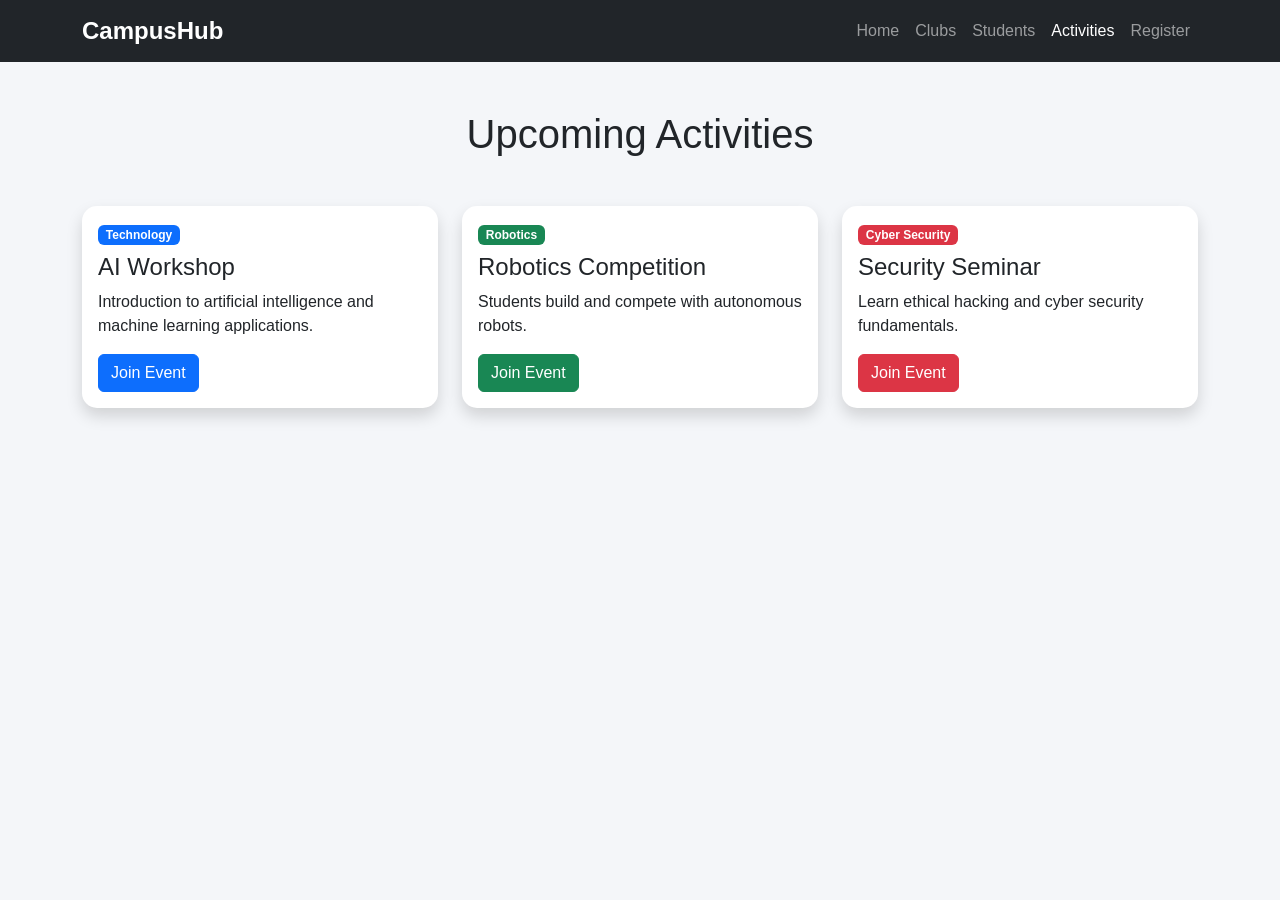
==== activities.html @ 0e2498aa "Update students page with Turkish student data" ====
<!DOCTYPE html>
<html lang="en">
<head>
    <meta charset="UTF-8">
    <meta name="viewport" content="width=device-width, initial-scale=1.0">
    <title>Activities</title>

    <link href="https://cdn.jsdelivr.net/npm/bootstrap@5.3.3/dist/css/bootstrap.min.css" rel="stylesheet">
    <link rel="stylesheet" href="css/style.css">
</head>
<body>

<nav class="navbar navbar-expand-lg navbar-dark bg-dark">

    <div class="container">

        <a class="navbar-brand" href="index.html">
            CampusHub
        </a>

        <button class="navbar-toggler" type="button" data-bs-toggle="collapse" data-bs-target="#menu">
            <span class="navbar-toggler-icon"></span>
        </button>

        <div class="collapse navbar-collapse" id="menu">

            <ul class="navbar-nav ms-auto">

                <li class="nav-item">
                    <a class="nav-link" href="index.html">Home</a>
                </li>

                <li class="nav-item">
                    <a class="nav-link" href="clubs.html">Clubs</a>
                </li>

                <li class="nav-item">
                    <a class="nav-link" href="students.html">Students</a>
                </li>

                <li class="nav-item">
                    <a class="nav-link active" href="activities.html">Activities</a>
                </li>

                <li class="nav-item">
                    <a class="nav-link" href="register.html">Register</a>
                </li>

            </ul>

        </div>

    </div>

</nav>

<div class="container mt-5">

    <h1 class="text-center mb-5">
        Upcoming Activities
    </h1>

    <div class="row">

        <div class="col-md-4 mb-4">

            <div class="card shadow h-100">

                <div class="card-body">

                    <span class="badge bg-primary mb-2">
                        Technology
                    </span>

                    <h4 class="card-title">
                        AI Workshop
                    </h4>

                    <p class="card-text">
                        Introduction to artificial intelligence and machine learning applications.
                    </p>

                    <button class="btn btn-primary">
                        Join Event
                    </button>

                </div>

            </div>

        </div>

        <div class="col-md-4 mb-4">

            <div class="card shadow h-100">

                <div class="card-body">

                    <span class="badge bg-success mb-2">
                        Robotics
                    </span>

                    <h4 class="card-title">
                        Robotics Competition
                    </h4>

                    <p class="card-text">
                        Students build and compete with autonomous robots.
                    </p>

                    <button class="btn btn-success">
                        Join Event
                    </button>

                </div>

            </div>

        </div>

        <div class="col-md-4 mb-4">

            <div class="card shadow h-100">

                <div class="card-body">

                    <span class="badge bg-danger mb-2">
                        Cyber Security
                    </span>

                    <h4 class="card-title">
                        Security Seminar
                    </h4>

                    <p class="card-text">
                        Learn ethical hacking and cyber security fundamentals.
                    </p>

                    <button class="btn btn-danger">
                        Join Event
                    </button>

                </div>

            </div>

        </div>

    </div>

</div>

<script src="https://cdn.jsdelivr.net/npm/bootstrap@5.3.3/dist/js/bootstrap.bundle.min.js"></script>

<script src="js/script.js"></script>

</body>
</html>
---- css/style.css ----
body {
    background-color: #f4f6f9;
    font-family: Arial, sans-serif;
}

.navbar-brand {
    font-weight: bold;
    font-size: 24px;
}

.display-4 {
    font-weight: bold;
    color: #212529;
}

.lead {
    color: #6c757d;
}

.card {
    border: none;
    border-radius: 15px;
}

.card h5 {
    color: #6c757d;
}

.card h2 {
    color: #0d6efd;
    font-weight: bold;
}

.card:hover {
    transform: translateY(-5px);
    transition: 0.3s;
}
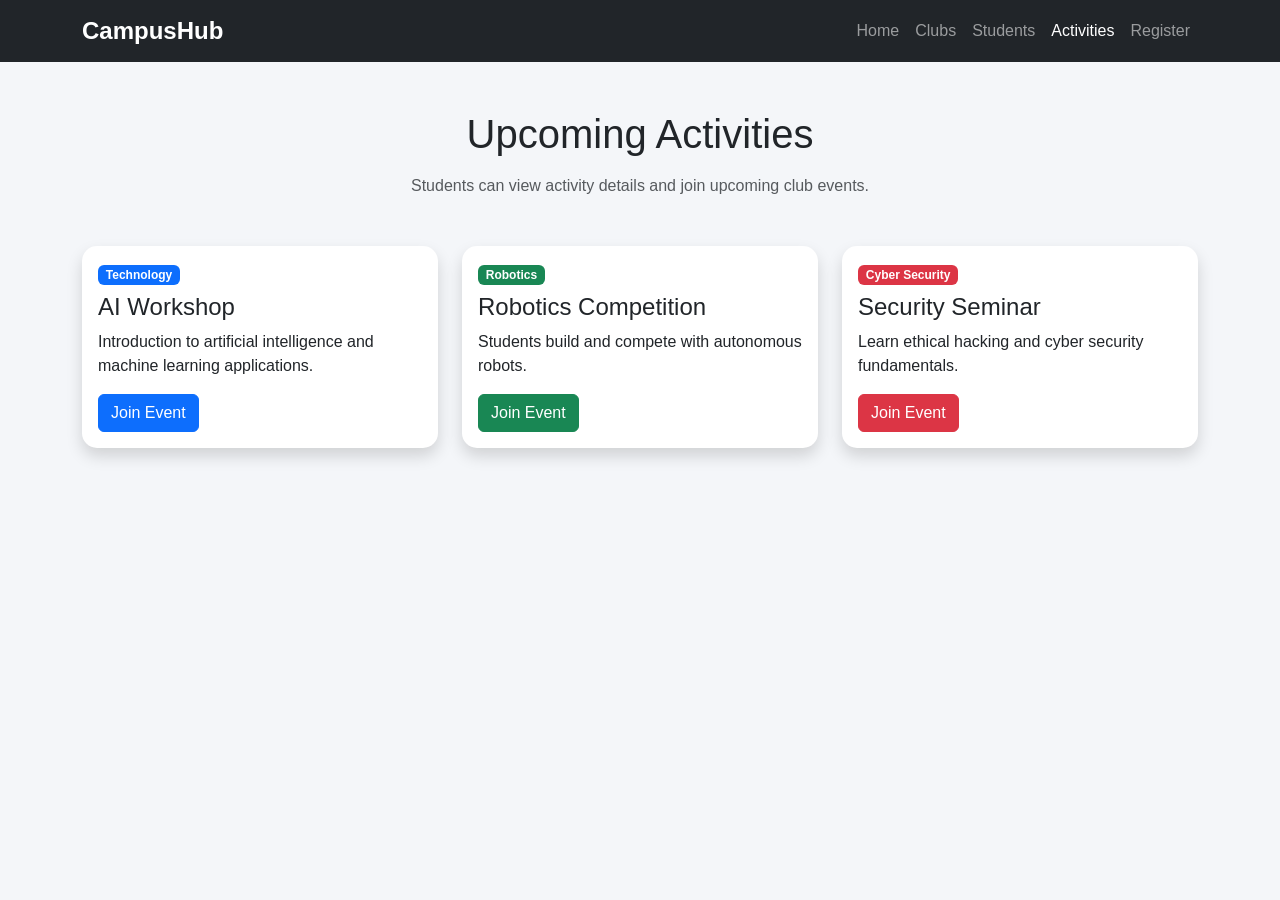
==== commit 98bc7e3d: "Make activity join buttons functional" ====
--- a/activities.html
+++ b/activities.html
@@ -25,27 +25,11 @@
         <div class="collapse navbar-collapse" id="menu">
 
             <ul class="navbar-nav ms-auto">
-
-                <li class="nav-item">
-                    <a class="nav-link" href="index.html">Home</a>
-                </li>
-
-                <li class="nav-item">
-                    <a class="nav-link" href="clubs.html">Clubs</a>
-                </li>
-
-                <li class="nav-item">
-                    <a class="nav-link" href="students.html">Students</a>
-                </li>
-
-                <li class="nav-item">
-                    <a class="nav-link active" href="activities.html">Activities</a>
-                </li>
-
-                <li class="nav-item">
-                    <a class="nav-link" href="register.html">Register</a>
-                </li>
-
+                <li class="nav-item"><a class="nav-link" href="index.html">Home</a></li>
+                <li class="nav-item"><a class="nav-link" href="clubs.html">Clubs</a></li>
+                <li class="nav-item"><a class="nav-link" href="students.html">Students</a></li>
+                <li class="nav-item"><a class="nav-link active" href="activities.html">Activities</a></li>
+                <li class="nav-item"><a class="nav-link" href="register.html">Register</a></li>
             </ul>
 
         </div>
@@ -56,10 +40,14 @@
 
 <div class="container mt-5">
 
-    <h1 class="text-center mb-5">
+    <h1 class="text-center mb-3">
         Upcoming Activities
     </h1>
 
+    <p class="text-center text-muted mb-5">
+        Students can view activity details and join upcoming club events.
+    </p>
+
     <div class="row">
 
         <div class="col-md-4 mb-4">
@@ -68,19 +56,15 @@
 
                 <div class="card-body">
 
-                    <span class="badge bg-primary mb-2">
-                        Technology
-                    </span>
-
-                    <h4 class="card-title">
-                        AI Workshop
-                    </h4>
+                    <span class="badge bg-primary mb-2">Technology</span>
+
+                    <h4 class="card-title">AI Workshop</h4>
 
                     <p class="card-text">
                         Introduction to artificial intelligence and machine learning applications.
                     </p>
 
-                    <button class="btn btn-primary">
+                    <button class="btn btn-primary" data-bs-toggle="modal" data-bs-target="#aiWorkshopModal">
                         Join Event
                     </button>
 
@@ -96,19 +80,15 @@
 
                 <div class="card-body">
 
-                    <span class="badge bg-success mb-2">
-                        Robotics
-                    </span>
-
-                    <h4 class="card-title">
-                        Robotics Competition
-                    </h4>
+                    <span class="badge bg-success mb-2">Robotics</span>
+
+                    <h4 class="card-title">Robotics Competition</h4>
 
                     <p class="card-text">
                         Students build and compete with autonomous robots.
                     </p>
 
-                    <button class="btn btn-success">
+                    <button class="btn btn-success" data-bs-toggle="modal" data-bs-target="#roboticsCompetitionModal">
                         Join Event
                     </button>
 
@@ -124,19 +104,15 @@
 
                 <div class="card-body">
 
-                    <span class="badge bg-danger mb-2">
-                        Cyber Security
-                    </span>
-
-                    <h4 class="card-title">
-                        Security Seminar
-                    </h4>
+                    <span class="badge bg-danger mb-2">Cyber Security</span>
+
+                    <h4 class="card-title">Security Seminar</h4>
 
                     <p class="card-text">
                         Learn ethical hacking and cyber security fundamentals.
                     </p>
 
-                    <button class="btn btn-danger">
+                    <button class="btn btn-danger" data-bs-toggle="modal" data-bs-target="#securitySeminarModal">
                         Join Event
                     </button>
 
@@ -150,8 +126,88 @@
 
 </div>
 
+<!-- AI Workshop Modal -->
+<div class="modal fade" id="aiWorkshopModal" tabindex="-1">
+    <div class="modal-dialog">
+        <div class="modal-content">
+
+            <div class="modal-header">
+                <h5 class="modal-title">AI Workshop Registration</h5>
+                <button type="button" class="btn-close" data-bs-dismiss="modal"></button>
+            </div>
+
+            <div class="modal-body">
+                <p><strong>Event:</strong> AI Workshop</p>
+                <p><strong>Date:</strong> 25 May 2026</p>
+                <p><strong>Location:</strong> Computer Lab 2</p>
+                <p><strong>Description:</strong> Students will learn basic machine learning concepts and AI project examples.</p>
+                <p class="text-success"><strong>Status:</strong> You can join this event.</p>
+            </div>
+
+            <div class="modal-footer">
+                <button class="btn btn-secondary" data-bs-dismiss="modal">Cancel</button>
+                <button class="btn btn-primary" data-bs-dismiss="modal">Confirm Join</button>
+            </div>
+
+        </div>
+    </div>
+</div>
+
+<!-- Robotics Competition Modal -->
+<div class="modal fade" id="roboticsCompetitionModal" tabindex="-1">
+    <div class="modal-dialog">
+        <div class="modal-content">
+
+            <div class="modal-header">
+                <h5 class="modal-title">Robotics Competition Registration</h5>
+                <button type="button" class="btn-close" data-bs-dismiss="modal"></button>
+            </div>
+
+            <div class="modal-body">
+                <p><strong>Event:</strong> Robotics Competition</p>
+                <p><strong>Date:</strong> 28 May 2026</p>
+                <p><strong>Location:</strong> Engineering Workshop</p>
+                <p><strong>Description:</strong> Students will design and test small autonomous robot systems.</p>
+                <p class="text-success"><strong>Status:</strong> You can join this event.</p>
+            </div>
+
+            <div class="modal-footer">
+                <button class="btn btn-secondary" data-bs-dismiss="modal">Cancel</button>
+                <button class="btn btn-success" data-bs-dismiss="modal">Confirm Join</button>
+            </div>
+
+        </div>
+    </div>
+</div>
+
+<!-- Security Seminar Modal -->
+<div class="modal fade" id="securitySeminarModal" tabindex="-1">
+    <div class="modal-dialog">
+        <div class="modal-content">
+
+            <div class="modal-header">
+                <h5 class="modal-title">Security Seminar Registration</h5>
+                <button type="button" class="btn-close" data-bs-dismiss="modal"></button>
+            </div>
+
+            <div class="modal-body">
+                <p><strong>Event:</strong> Security Seminar</p>
+                <p><strong>Date:</strong> 30 May 2026</p>
+                <p><strong>Location:</strong> Seminar Hall</p>
+                <p><strong>Description:</strong> Students will learn cyber security basics and ethical hacking concepts.</p>
+                <p class="text-success"><strong>Status:</strong> You can join this event.</p>
+            </div>
+
+            <div class="modal-footer">
+                <button class="btn btn-secondary" data-bs-dismiss="modal">Cancel</button>
+                <button class="btn btn-danger" data-bs-dismiss="modal">Confirm Join</button>
+            </div>
+
+        </div>
+    </div>
+</div>
+
 <script src="https://cdn.jsdelivr.net/npm/bootstrap@5.3.3/dist/js/bootstrap.bundle.min.js"></script>
-
 <script src="js/script.js"></script>
 
 </body>
